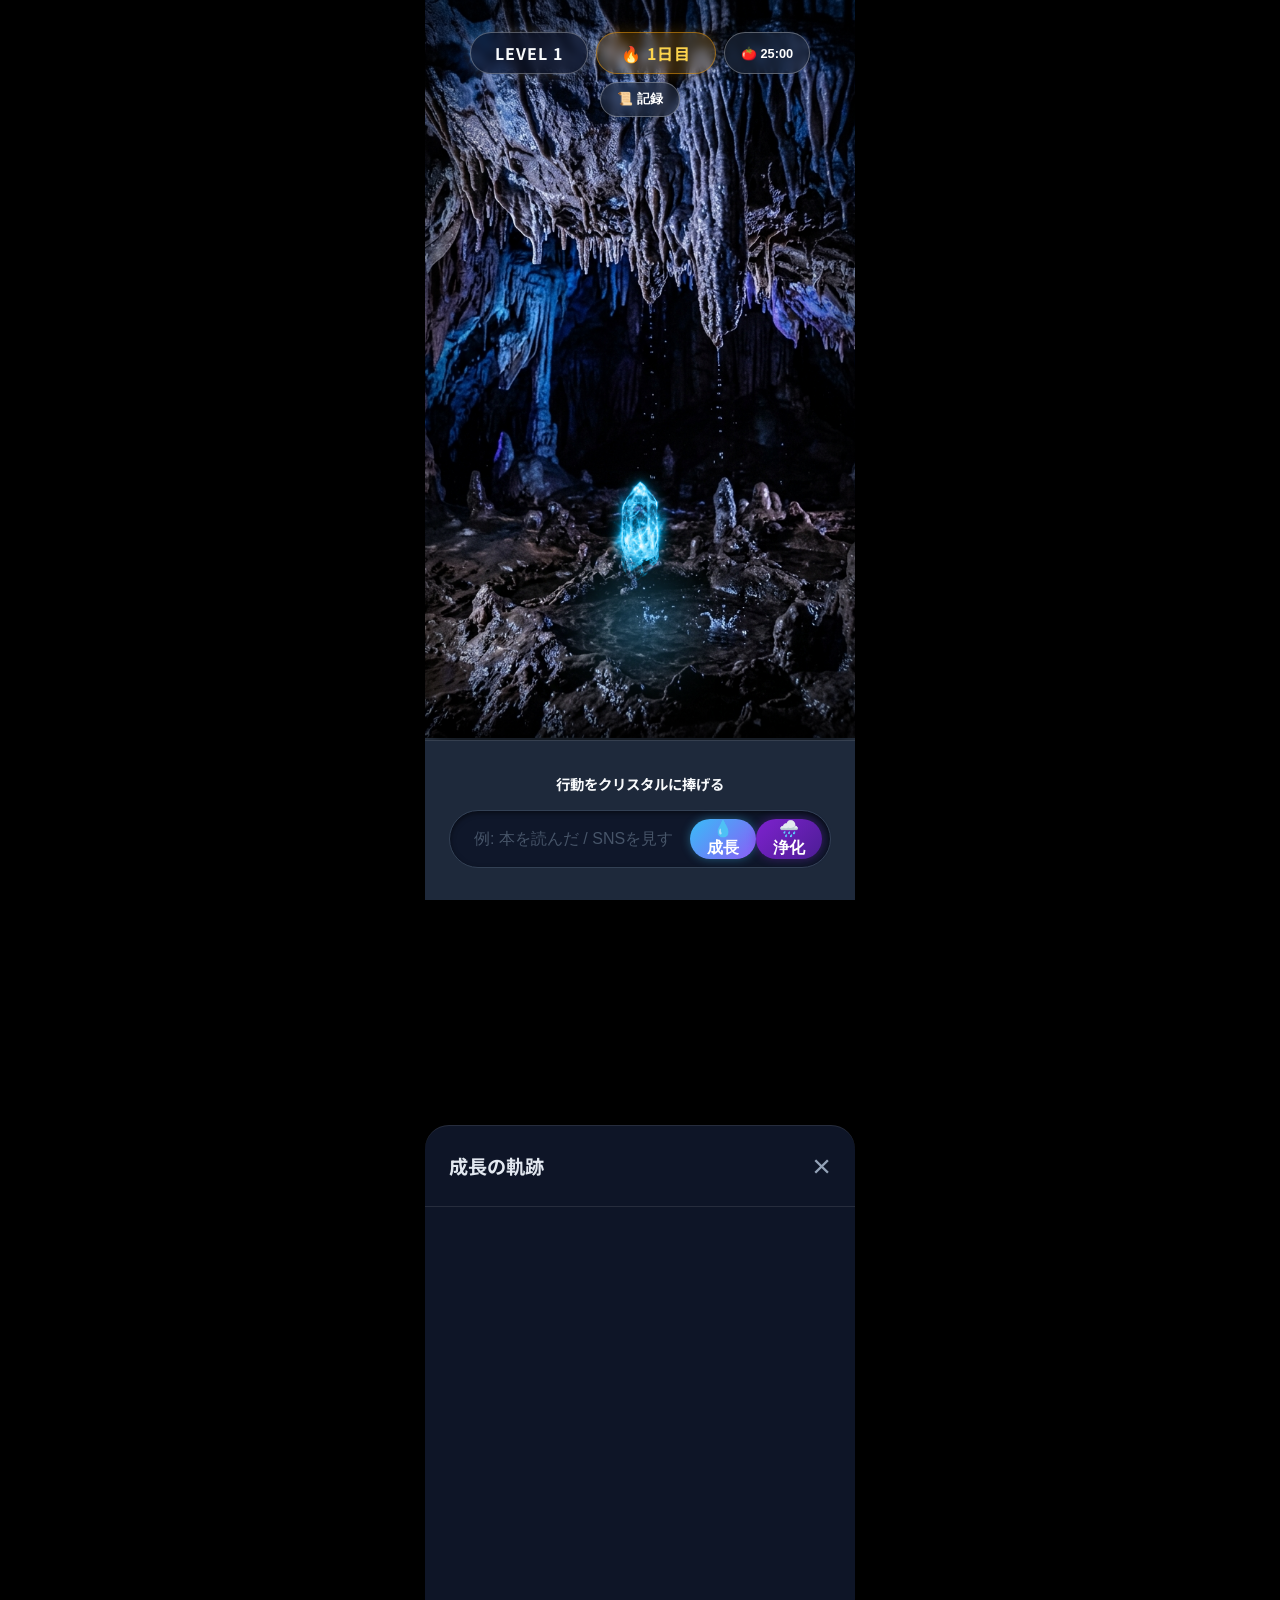
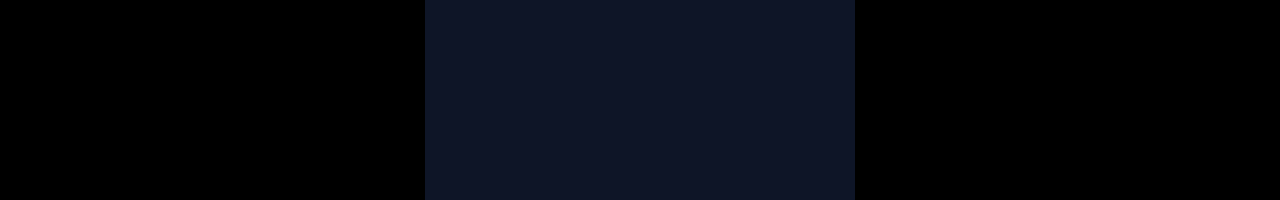
==== index.html @ 81f80cc1 "Differentiate effort vs guilt drops with explicit UI buttons" ====
<!DOCTYPE html>
<html lang="ja">
<head>
    <meta charset="UTF-8">
    <meta name="viewport" content="width=device-width, initial-scale=1.0, maximum-scale=1.0, user-scalable=no">
    <title>CrystalLog - 成長の結晶</title>
    <link rel="stylesheet" href="style.css">
    <link href="https://fonts.googleapis.com/css2?family=Noto+Sans+JP:wght@300;400;500;700&display=swap" rel="stylesheet">
</head>
<body>
    <div class="mobile-app">
        
        <!-- 上部：鍾乳洞と結晶のステージ -->
        <div class="cave-stage" id="stage">
            
            <div class="top-info">
                <div class="level-badge">LEVEL <span id="levelValue">1</span></div>
                <div class="streak-badge">🔥 <span id="streakValue">1</span>日目</div>
                <button class="pomodoro-btn" id="pomodoroBtn">🍅 25:00</button>
                <button class="log-btn" id="openLogBtn">📜 記録</button>
            </div>

            <!-- 天井の雫の発生源 (背景画像に鍾乳石が含まれるため非表示) -->
            <div class="stalactite-area">
                <div class="drop-origin" id="dropOrigin"></div>
            </div>

            <!-- 成長する結晶 (AI生成画像を使用) -->
            <div class="crystal-area">
                <div class="ai-message" id="aiMessage"></div>
                <div class="crystal-glow" id="crystalGlow"></div>
                <div class="crystal-wrapper" id="mainCrystal">
                    <img src="crystal.png" alt="Crystal" class="crystal-img">
                    <div class="color-overlay"></div>
                </div>
            </div>
            
            <!-- 波紋用コンテナ -->
            <div class="ripple-container" id="rippleContainer"></div>
        </div>

        <!-- 下部：成長入力パネル -->
        <div class="bottom-panel">
            <div class="action-area">
                <p class="action-title">行動をクリスタルに捧げる</p>
                <div class="input-group">
                    <input type="text" id="growthInput" placeholder="例: 本を読んだ / SNSを見すぎた" autocomplete="off">
                    <button class="translate-btn effort-btn" id="dropBtnEffort">💧 成長</button>
                    <button class="translate-btn guilt-btn" id="dropBtnGuilt">🌧️ 浄化</button>
                </div>
            </div>
        </div>

        <!-- ログモーダル -->
        <div class="log-modal" id="logModal">
            <div class="log-modal-header">
                <h3>成長の軌跡</h3>
                <button class="close-btn" id="closeLogBtn">×</button>
            </div>
            <div class="log-list-container" id="logListContainer">
                <!-- ログアイテムがここに追加される -->
            </div>
        </div>
    </div>

    <script src="script.js"></script>
</body>
</html>
---- style.css ----
:root {
    --bg-dark: #020617;
    --primary: #38bdf8;
    --primary-glow: rgba(56, 189, 248, 0.6);
    --panel-bg: #1e293b;
    --text-main: #f8fafc;
    --text-sub: #94a3b8;
    --crystal-gradient: #38bdf8; /* 動的に追加される色 */
    --glow-color: rgba(56, 189, 248, 0.6);
}

* {
    margin: 0;
    padding: 0;
    box-sizing: border-box;
}

body {
    background-color: #000;
    color: var(--text-main);
    font-family: 'Noto Sans JP', sans-serif;
    display: flex;
    justify-content: center;
    align-items: center;
    height: 100vh;
    overflow: hidden;
}

/* スマホアプリ風コンテナ */
.mobile-app {
    width: 100%;
    max-width: 430px;
    height: 100%;
    max-height: 932px;
    background: var(--bg-dark);
    position: relative;
    display: flex;
    flex-direction: column;
    box-shadow: 0 0 50px rgba(0,0,0,0.5);
}

/* --- 鍾乳洞ステージ (背景画像) --- */
.cave-stage {
    flex: 1;
    position: relative;
    /* AI生成した高画質な鍾乳洞画像を使用 */
    background-image: url('cave_bg.png');
    background-size: cover;
    background-position: center bottom;
    overflow: hidden;
    display: flex;
    flex-direction: column;
    align-items: center;
    border-bottom: 2px solid #334155;
    /* 少し暗くして文字や結晶を目立たせる */
    box-shadow: inset 0 0 100px rgba(0,0,0,0.8);
}

.top-info {
    position: absolute;
    top: 2rem;
    z-index: 20;
    display: flex;
    flex-wrap: wrap;
    justify-content: center;
    gap: 0.5rem;
    width: 100%;
    padding: 0 1rem;
}

.level-badge {
    background: rgba(15, 23, 42, 0.6);
    border: 1px solid rgba(255, 255, 255, 0.3);
    padding: 0.5rem 1.5rem;
    border-radius: 999px;
    font-weight: bold;
    letter-spacing: 1px;
    box-shadow: 0 0 15px rgba(255, 255, 255, 0.2);
    backdrop-filter: blur(4px);
}

.streak-badge {
    background: rgba(245, 158, 11, 0.2);
    border: 1px solid rgba(245, 158, 11, 0.5);
    color: #fcd34d;
    padding: 0.5rem 1.5rem;
    border-radius: 999px;
    font-weight: bold;
    letter-spacing: 1px;
    box-shadow: 0 0 15px rgba(245, 158, 11, 0.2);
    backdrop-filter: blur(4px);
}

/* 天井の雫発生源 */
.stalactite-area {
    position: absolute;
    top: 0;
    left: 50%;
    transform: translateX(-50%);
    z-index: 10;
    height: 100px; /* 鍾乳石画像の長さに合わせる */
}

.drop-origin {
    position: absolute;
    bottom: 0;
    left: 50%;
    transform: translateX(-50%);
}

/* 改良版・雫のアニメーション */
.drop {
    position: absolute;
    width: 8px;
    height: 8px;
    background: #fff;
    border-radius: 50%;
    box-shadow: 0 0 15px #fff, 0 0 30px var(--primary);
    left: 50%;
    transform: translateX(-50%);
    z-index: 15;
}

/* 罪悪感用の雫 */
.drop.guilt {
    box-shadow: 0 0 15px #fff, 0 0 30px #a855f7;
}

/* 雫の軌跡（光の尾） */
.drop::after {
    content: '';
    position: absolute;
    top: -40px;
    left: 50%;
    transform: translateX(-50%);
    width: 2px;
    height: 40px;
    background: linear-gradient(to top, rgba(255,255,255,0.8), transparent);
    border-radius: 2px;
}

.drop.guilt::after {
    background: linear-gradient(to top, rgba(168, 85, 247, 0.8), transparent);
}

/* アニメーションを画面の高さに合わせて調整 */
@keyframes fall {
    0% { top: 0; opacity: 0; transform: translateX(-50%) scale(0.5); }
    10% { opacity: 1; transform: translateX(-50%) scale(1); }
    80% { opacity: 1; }
    100% { top: calc(100vh - 400px); opacity: 0; transform: translateX(-50%) scale(0.5); } /* 落ちる先を結晶の中心あたりに調整 */
}

/* 結晶 (AI生成画像) */
.crystal-area {
    position: absolute;
    bottom: 2rem; 
    display: flex;
    justify-content: center;
    align-items: center;
    width: 100%;
    height: 350px;
}

.crystal-wrapper {
    position: relative;
    width: var(--crystal-width, 120px);
    height: auto;
    mix-blend-mode: screen;
    transition: width 1.5s cubic-bezier(0.175, 0.885, 0.32, 1.275);
    z-index: 2;
    display: flex;
    justify-content: center;
    align-items: center;
}

.crystal-img {
    width: 100%;
    height: auto;
    display: block;
}

.color-overlay {
    position: absolute;
    top: 0; left: 0; right: 0; bottom: 0;
    mix-blend-mode: color; /* 下の画像（クリスタル）の色相を上書きする */
    background: var(--crystal-gradient);
    opacity: 0.8;
}

.crystal-wrapper.absorb {
    animation: wrapperPulse 0.8s ease-out;
}

@keyframes wrapperPulse {
    0% { transform: scale(1); filter: brightness(1); }
    50% { transform: scale(1.1) translateY(-10px); filter: brightness(1.5); }
    100% { transform: scale(1); filter: brightness(1); }
}

.crystal-glow {
    position: absolute;
    bottom: 10px;
    width: 150px;
    height: 150px;
    background: radial-gradient(circle, var(--glow-color) 0%, transparent 70%);
    filter: blur(20px);
    opacity: 0.4;
    transition: all 1.5s ease-in-out;
    z-index: 1;
}

.crystal-glow.absorb {
    animation: glowPulse 0.8s ease-out;
}

/* 波紋エフェクト強化 */
.ripple-container {
    position: absolute;
    bottom: 5rem;
    left: 50%;
    transform: translateX(-50%);
    width: 200px;
    height: 50px;
    z-index: 5;
    perspective: 600px;
}

.ripple {
    position: absolute;
    top: 50%;
    left: 50%;
    transform: translate(-50%, -50%) rotateX(70deg);
    border-radius: 50%;
    border: 3px solid rgba(255,255,255,0.9);
    box-shadow: 0 0 20px rgba(255,255,255,0.8), inset 0 0 20px rgba(255,255,255,0.5);
    width: 0;
    height: 0;
    opacity: 1;
    animation: rippleEffect 1.2s ease-out forwards;
}

@keyframes rippleEffect {
    to { width: 300px; height: 300px; opacity: 0; border-width: 0px; }
}

/* --- 下部パネル --- */
.bottom-panel {
    background: var(--panel-bg);
    padding: 2rem 1.5rem;
    box-shadow: 0 -10px 30px rgba(0,0,0,0.8);
    z-index: 30;
    border-top: 1px solid rgba(255,255,255,0.1);
}

/* アクションエリア */
.action-title {
    font-size: 0.9rem;
    color: var(--text-main);
    margin-bottom: 1rem;
    text-align: center;
    font-weight: bold;
}

.input-group {
    display: flex;
    background: #0f172a;
    border: 1px solid #334155;
    border-radius: 999px;
    padding: 0.5rem;
    box-shadow: inset 0 2px 5px rgba(0,0,0,0.5);
}

.input-group input {
    flex: 1;
    background: transparent;
    border: none;
    color: white;
    padding: 0.5rem 1rem;
    font-size: 1rem;
    outline: none;
}

.input-group input::placeholder {
    color: #475569;
}

.translate-btn {
    background: linear-gradient(135deg, var(--primary), #8b5cf6);
    color: white;
    border: none;
    padding: 0 1rem;
    height: 40px;
    border-radius: 999px;
    font-size: 1rem;
    font-weight: bold;
    cursor: pointer;
    display: flex;
    justify-content: center;
    align-items: center;
    transition: all 0.2s;
    box-shadow: 0 0 10px rgba(56, 189, 248, 0.4);
}

.translate-btn:active {
    transform: scale(0.9);
}

.guilt-btn {
    background: linear-gradient(135deg, #7e22ce, #4c1d95);
    box-shadow: 0 0 10px rgba(126, 34, 206, 0.4);
}

/* --- タイマー＆ログボタン --- */
.pomodoro-btn,
.log-btn {
    background: rgba(30, 41, 59, 0.6);
    border: 1px solid rgba(255, 255, 255, 0.3);
    color: white;
    padding: 0.5rem 1rem;
    border-radius: 999px;
    font-weight: bold;
    cursor: pointer;
    backdrop-filter: blur(4px);
    transition: all 0.2s;
    font-size: 0.8rem;
}

.pomodoro-btn:active,
.log-btn:active { 
    transform: scale(0.95); 
}

.pomodoro-btn.active {
    background: rgba(220, 38, 38, 0.5);
    border-color: #ef4444;
}

/* --- AIメッセージ --- */
.ai-message {
    position: absolute;
    bottom: 270px; /* 結晶の上部付近 */
    color: white;
    font-size: 0.85rem;
    background: rgba(255, 255, 255, 0.1);
    backdrop-filter: blur(10px);
    padding: 1rem 1.5rem;
    border-radius: 16px;
    border-left: 4px solid var(--primary);
    box-shadow: 0 4px 20px rgba(0,0,0,0.5);
    opacity: 0;
    transform: translateY(20px);
    transition: all 0.5s ease-out;
    pointer-events: none;
    z-index: 25;
    white-space: pre-wrap;
    text-align: center;
    max-width: 80%;
}

.ai-message.show {
    opacity: 1;
    transform: translateY(0);
}

/* --- ログボタン --- */
.log-btn {
    background: rgba(30, 41, 59, 0.6);
    border: 1px solid rgba(255, 255, 255, 0.3);
    color: white;
    padding: 0.5rem 1rem;
    border-radius: 999px;
    font-weight: bold;
    cursor: pointer;
    backdrop-filter: blur(4px);
    transition: all 0.2s;
    font-size: 0.8rem;
}
.log-btn:active { transform: scale(0.95); }

/* --- ログモーダル --- */
.log-modal {
    position: absolute;
    bottom: -100%;
    left: 0;
    width: 100%;
    height: 75%;
    background: rgba(15, 23, 42, 0.95);
    backdrop-filter: blur(15px);
    border-top-left-radius: 24px;
    border-top-right-radius: 24px;
    z-index: 50;
    transition: bottom 0.4s cubic-bezier(0.175, 0.885, 0.32, 1.275);
    display: flex;
    flex-direction: column;
    box-shadow: 0 -10px 40px rgba(0,0,0,0.8);
    border-top: 1px solid rgba(255,255,255,0.1);
}

.log-modal.show {
    bottom: 0;
}

.log-modal-header {
    display: flex;
    justify-content: space-between;
    align-items: center;
    padding: 1.5rem;
    border-bottom: 1px solid rgba(255,255,255,0.1);
}

.log-modal-header h3 {
    font-size: 1.2rem;
    color: #e2e8f0;
}

.close-btn {
    background: none;
    border: none;
    color: #94a3b8;
    font-size: 2rem;
    cursor: pointer;
    line-height: 1;
}

.log-list-container {
    flex: 1;
    overflow-y: auto;
    padding: 1.5rem;
    display: flex;
    flex-direction: column;
    gap: 1rem;
}

.log-item {
    background: rgba(30, 41, 59, 0.5);
    padding: 1rem;
    border-radius: 12px;
    border-left: 4px solid var(--primary);
}

.log-date {
    font-size: 0.75rem;
    color: #94a3b8;
    margin-bottom: 0.25rem;
}

.log-text {
    font-size: 0.95rem;
    color: #f8fafc;
}
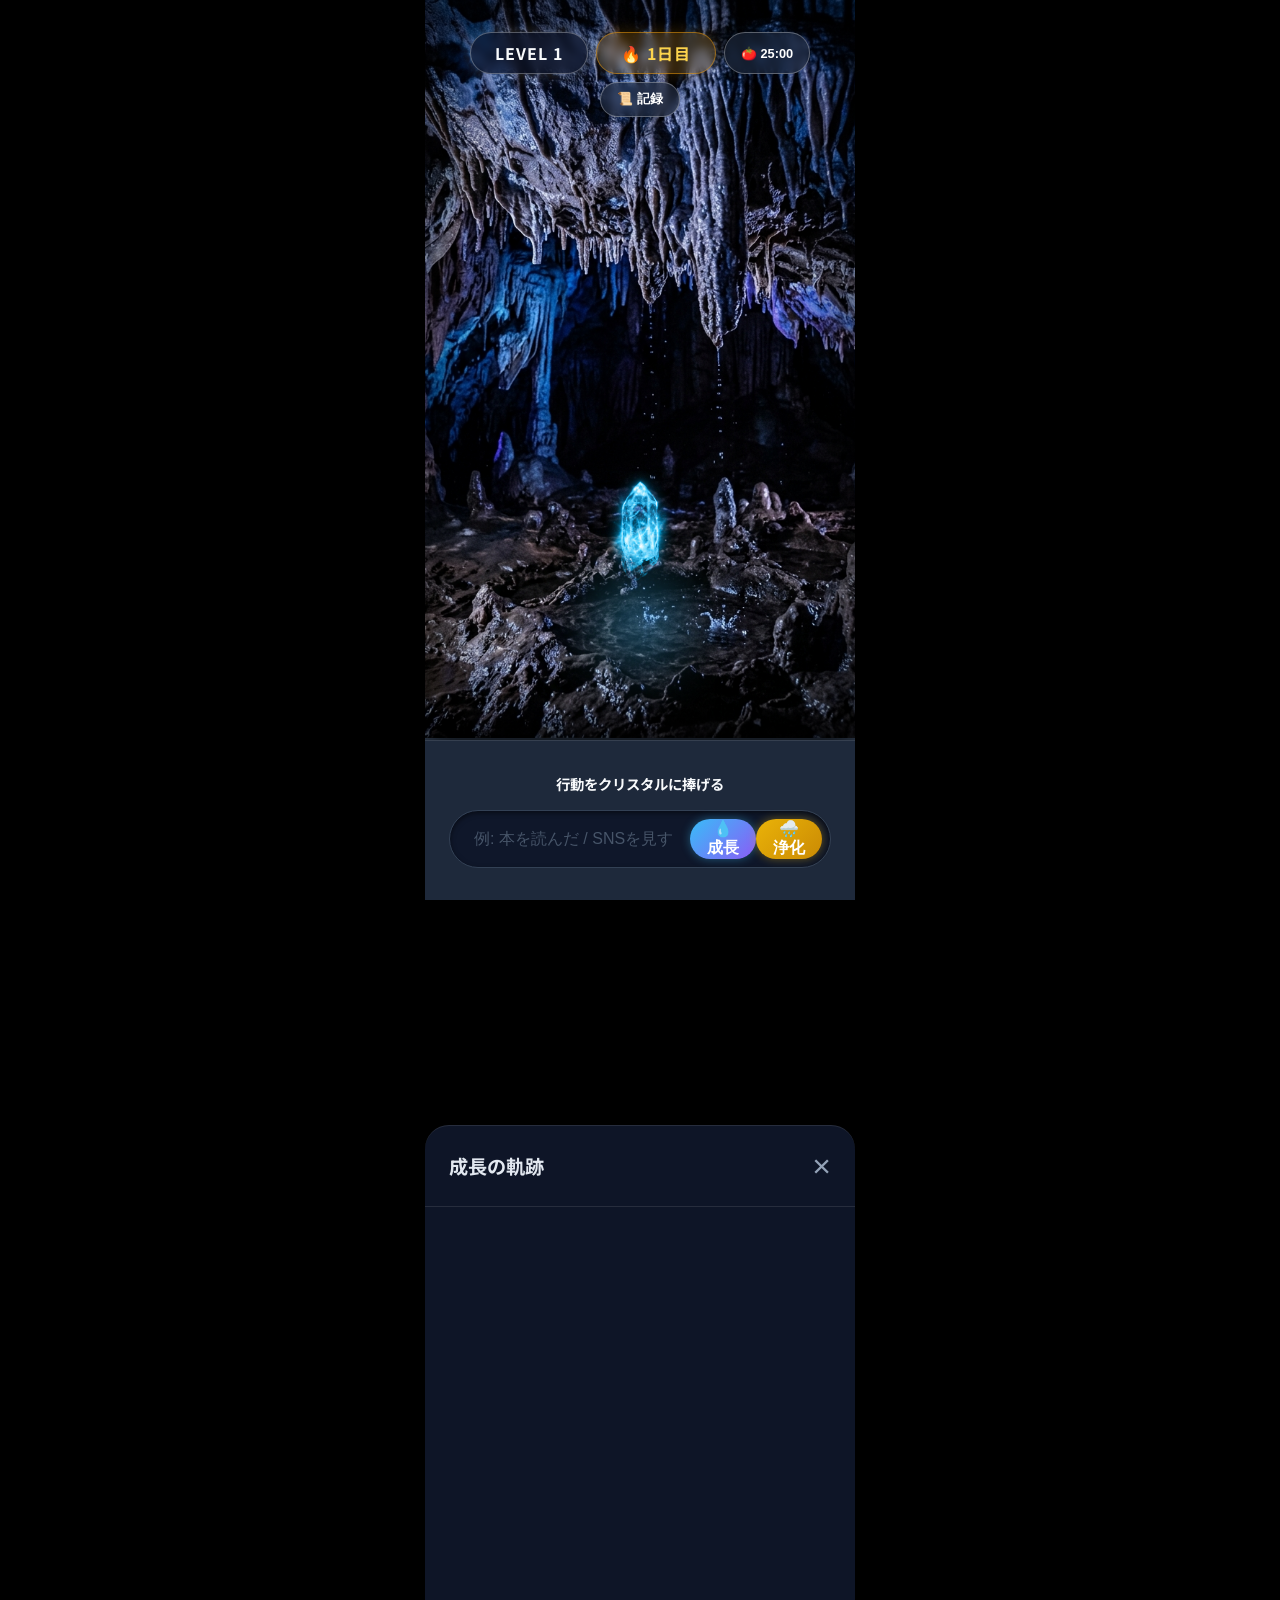
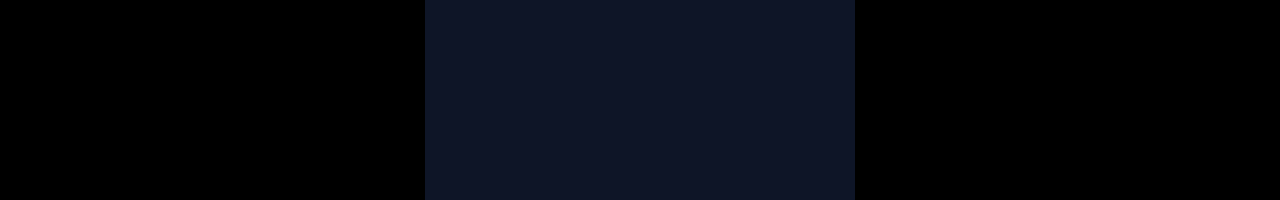
==== commit 7806d583: "Implement Translator UI and Sand Strata for guilt purification" ====
--- a/index.html
+++ b/index.html
@@ -25,8 +25,17 @@
                 <div class="drop-origin" id="dropOrigin"></div>
             </div>
 
+            <!-- 翻訳機UI (デフォルト非表示) -->
+            <div class="translator-ui" id="translatorUI">
+                <div class="translator-icon">🔄</div>
+                <div class="translator-text">罪悪感をポジティブに翻訳中...</div>
+            </div>
+
             <!-- 成長する結晶 (AI生成画像を使用) -->
             <div class="crystal-area">
+                <!-- 地層 (砂) コンテナ -->
+                <div class="sand-strata" id="sandStrata"></div>
+
                 <div class="ai-message" id="aiMessage"></div>
                 <div class="crystal-glow" id="crystalGlow"></div>
                 <div class="crystal-wrapper" id="mainCrystal">
--- a/style.css
+++ b/style.css
@@ -111,36 +111,53 @@
 /* 改良版・雫のアニメーション */
 .drop {
     position: absolute;
-    width: 8px;
-    height: 8px;
-    background: #fff;
+    width: 12px;
+    height: 12px;
+    background: #bae6fd; /* 明るい水色 */
     border-radius: 50%;
-    box-shadow: 0 0 15px #fff, 0 0 30px var(--primary);
+    box-shadow: 0 0 15px #bae6fd, 0 0 40px var(--primary);
     left: 50%;
     transform: translateX(-50%);
     z-index: 15;
+    animation: fall 1s ease-in forwards;
 }
 
 /* 罪悪感用の雫 */
 .drop.guilt {
-    box-shadow: 0 0 15px #fff, 0 0 30px #a855f7;
+    background: #fef08a; /* 明るい黄色 */
+    box-shadow: 0 0 15px #fef08a, 0 0 40px #eab308;
 }
 
 /* 雫の軌跡（光の尾） */
 .drop::after {
     content: '';
     position: absolute;
-    top: -40px;
+    top: -50px;
     left: 50%;
     transform: translateX(-50%);
-    width: 2px;
-    height: 40px;
-    background: linear-gradient(to top, rgba(255,255,255,0.8), transparent);
+    width: 4px;
+    height: 50px;
+    background: linear-gradient(to top, var(--primary), transparent);
     border-radius: 2px;
 }
 
 .drop.guilt::after {
-    background: linear-gradient(to top, rgba(168, 85, 247, 0.8), transparent);
+    background: linear-gradient(to top, #eab308, transparent);
+}
+
+/* 砂のパーティクル */
+.sand-particle {
+    position: absolute;
+    width: 6px;
+    height: 6px;
+    border-radius: 50%;
+    z-index: 12;
+    animation: sandFall 1.5s ease-in forwards;
+    box-shadow: 0 0 10px currentColor;
+}
+@keyframes sandFall {
+    0% { transform: translateY(0) scale(1); opacity: 1; }
+    100% { transform: translateY(200px) scale(0); opacity: 0; }
 }
 
 /* アニメーションを画面の高さに合わせて調整 */
@@ -160,6 +177,32 @@
     align-items: center;
     width: 100%;
     height: 350px;
+}
+
+/* 砂の地層 (Strata) */
+.sand-strata {
+    position: absolute;
+    bottom: -2rem; /* カバーするために少し下へ */
+    left: 0;
+    width: 100%;
+    max-height: 400px;
+    display: flex;
+    flex-direction: column;
+    justify-content: flex-end;
+    z-index: 1; /* 結晶の後ろ */
+    pointer-events: none;
+}
+
+.sand-layer {
+    width: 120%;
+    margin-left: -10%;
+    height: 12px;
+    flex-shrink: 0;
+    box-shadow: inset 0 2px 5px rgba(255,255,255,0.3), inset 0 -2px 5px rgba(0,0,0,0.2);
+    border-top: 1px solid rgba(255,255,255,0.4);
+    opacity: 0.9;
+    border-radius: 50% 50% 0 0 / 100% 100% 0 0; /* マイルドな丘状 */
+    margin-bottom: -6px; /* 少しずつ重なる */
 }
 
 .crystal-wrapper {
@@ -307,8 +350,8 @@
 }
 
 .guilt-btn {
-    background: linear-gradient(135deg, #7e22ce, #4c1d95);
-    box-shadow: 0 0 10px rgba(126, 34, 206, 0.4);
+    background: linear-gradient(135deg, #eab308, #ca8a04);
+    box-shadow: 0 0 10px rgba(234, 179, 8, 0.4);
 }
 
 /* --- タイマー＆ログボタン --- */
@@ -334,6 +377,45 @@
 .pomodoro-btn.active {
     background: rgba(220, 38, 38, 0.5);
     border-color: #ef4444;
+}
+
+/* --- 翻訳機 UI --- */
+.translator-ui {
+    position: absolute;
+    top: 35%;
+    left: 50%;
+    transform: translate(-50%, -50%) scale(0.9);
+    background: rgba(15, 23, 42, 0.85);
+    backdrop-filter: blur(12px);
+    padding: 2rem;
+    border-radius: 20px;
+    border: 2px solid #eab308;
+    color: #fef08a;
+    display: flex;
+    flex-direction: column;
+    align-items: center;
+    gap: 1rem;
+    z-index: 100;
+    opacity: 0;
+    pointer-events: none;
+    transition: all 0.5s cubic-bezier(0.175, 0.885, 0.32, 1.275);
+    box-shadow: 0 10px 40px rgba(234, 179, 8, 0.2);
+    width: 80%;
+    text-align: center;
+}
+
+.translator-ui.show {
+    opacity: 1;
+    transform: translate(-50%, -50%) scale(1);
+}
+
+.translator-icon {
+    font-size: 3rem;
+    animation: spin 1.5s linear infinite;
+}
+
+@keyframes spin {
+    100% { transform: rotate(360deg); }
 }
 
 /* --- AIメッセージ --- */
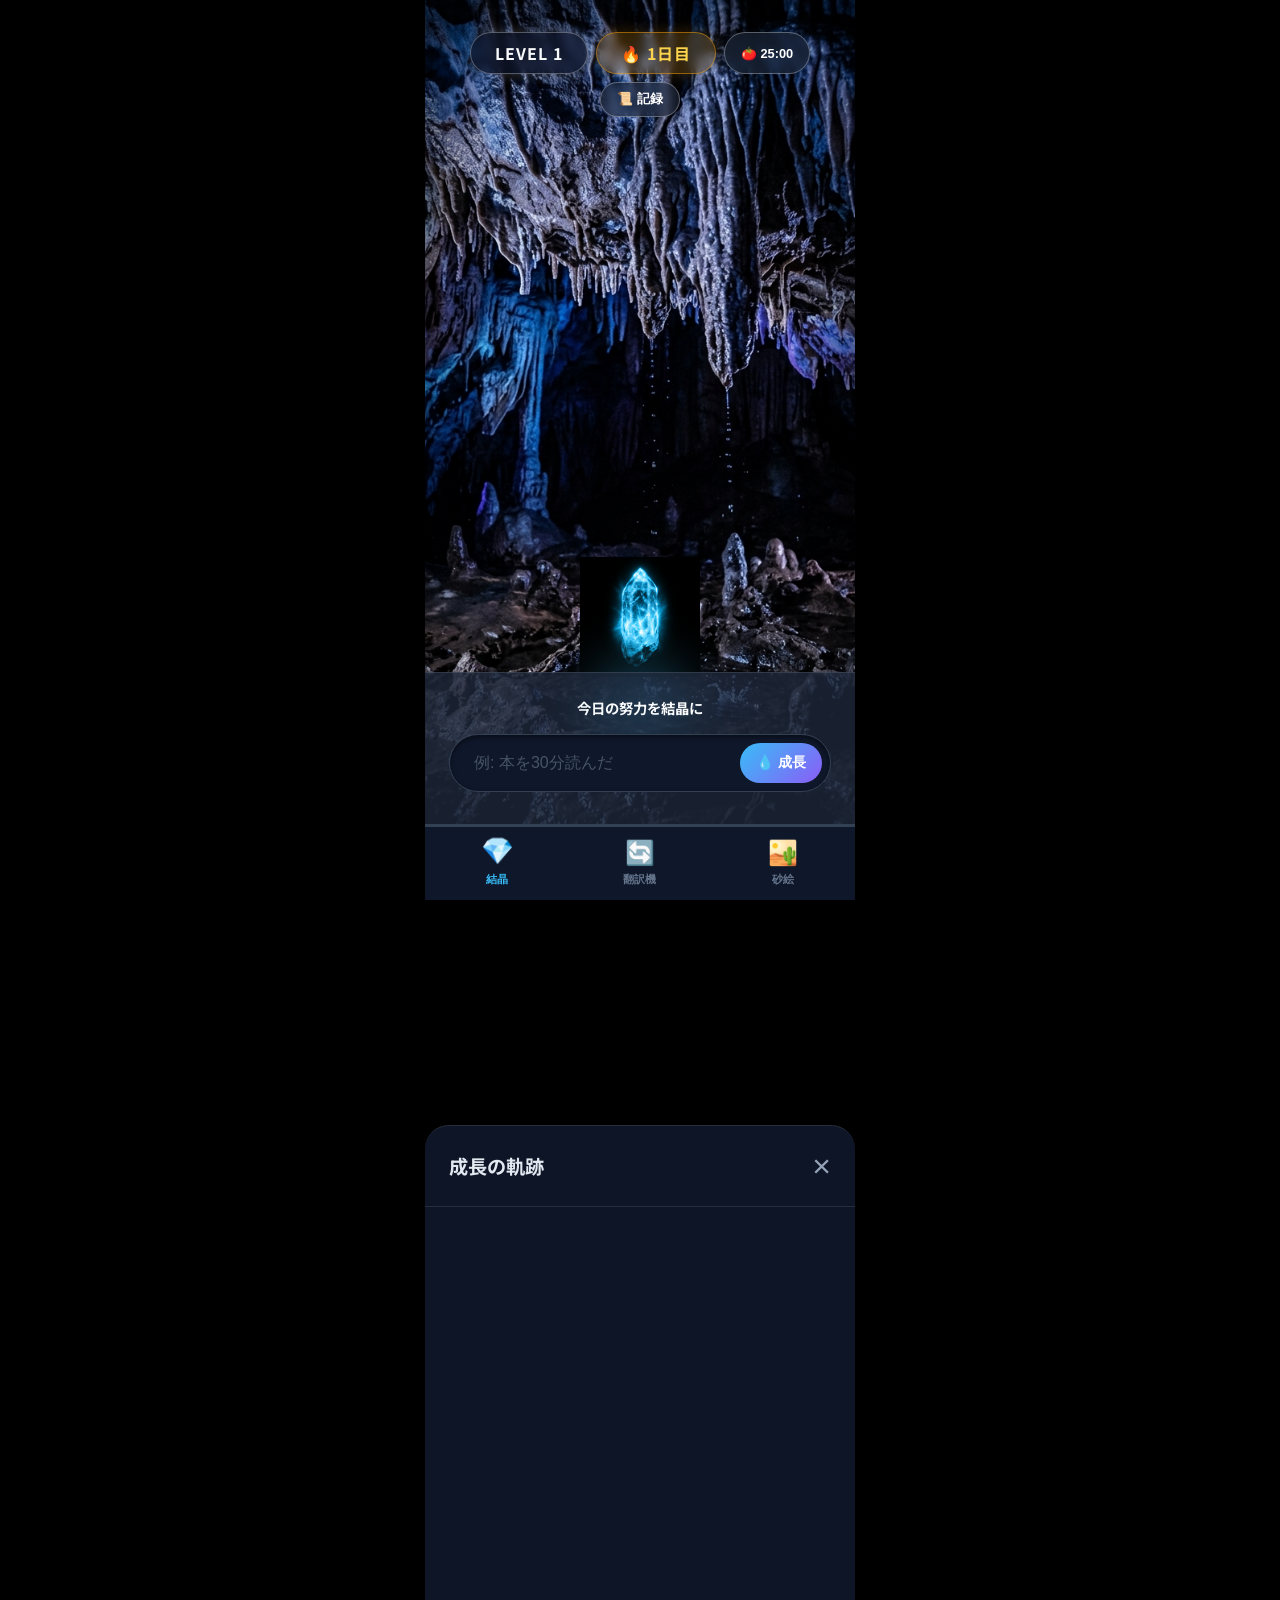
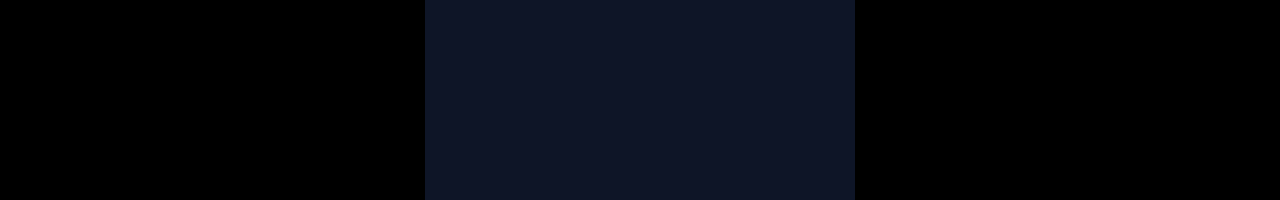
==== commit 4582e8e7: "Add Tab Navigation, Sand Art strata across all tabs, and update logic" ====
--- a/index.html
+++ b/index.html
@@ -3,75 +3,102 @@
 <head>
     <meta charset="UTF-8">
     <meta name="viewport" content="width=device-width, initial-scale=1.0, maximum-scale=1.0, user-scalable=no">
-    <title>CrystalLog - 成長の結晶</title>
+    <title>CrystalLog - 行動の結晶化</title>
     <link rel="stylesheet" href="style.css">
-    <link href="https://fonts.googleapis.com/css2?family=Noto+Sans+JP:wght@300;400;500;700&display=swap" rel="stylesheet">
+    <link href="https://fonts.googleapis.com/css2?family=Noto+Sans+JP:wght@400;700&display=swap" rel="stylesheet">
 </head>
 <body>
     <div class="mobile-app">
-        
-        <!-- 上部：鍾乳洞と結晶のステージ -->
-        <div class="cave-stage" id="stage">
-            
-            <div class="top-info">
-                <div class="level-badge">LEVEL <span id="levelValue">1</span></div>
-                <div class="streak-badge">🔥 <span id="streakValue">1</span>日目</div>
-                <button class="pomodoro-btn" id="pomodoroBtn">🍅 25:00</button>
-                <button class="log-btn" id="openLogBtn">📜 記録</button>
+        <!-- 上部：ステータス情報 -->
+        <div class="top-info">
+            <div class="level-badge">LEVEL <span id="levelValue">1</span></div>
+            <div class="streak-badge">🔥 <span id="streakValue">1</span>日目</div>
+            <button class="pomodoro-btn" id="pomodoroBtn">🍅 25:00</button>
+            <button class="log-btn" id="openLogBtn">📜 記録</button>
+        </div>
+
+        <!-- 鍾乳洞ステージ (背景) -->
+        <div class="cave-stage">
+            <div class="drop-origin" id="dropOrigin"></div>
+
+            <!-- 地層 (砂) コンテナ: 常に背面に配置 -->
+            <div class="sand-strata" id="sandStrata"></div>
+
+            <!-- ▼ 画面1: 結晶 (デフォルト) ▼ -->
+            <div class="view-section active" id="viewCrystal">
+                <div class="crystal-area">
+                    <div class="ai-message" id="aiMessageCrystal"></div>
+                    <div class="crystal-glow" id="crystalGlow"></div>
+                    <div class="crystal-wrapper" id="mainCrystal">
+                        <img src="crystal.png" alt="Crystal" class="crystal-img">
+                        <div class="color-overlay"></div>
+                    </div>
+                </div>
+                <div class="action-panel">
+                    <p class="action-title">今日の努力を結晶に</p>
+                    <div class="input-group">
+                        <input type="text" id="inputEffort" placeholder="例: 本を30分読んだ" autocomplete="off">
+                        <button class="action-btn effort-btn" id="btnEffort">💧 成長</button>
+                    </div>
+                </div>
             </div>
 
-            <!-- 天井の雫の発生源 (背景画像に鍾乳石が含まれるため非表示) -->
-            <div class="stalactite-area">
-                <div class="drop-origin" id="dropOrigin"></div>
+            <!-- ▼ 画面2: 翻訳機 ▼ -->
+            <div class="view-section" id="viewTranslator">
+                <div class="translator-area">
+                    <div class="ai-message" id="aiMessageTranslator"></div>
+                    <div class="translator-machine" id="translatorMachine">
+                        <div class="translator-icon">🔄</div>
+                        <div class="translator-text">罪悪感をポジティブに翻訳します</div>
+                    </div>
+                </div>
+                <div class="action-panel">
+                    <p class="action-title">罪悪感を浄化する</p>
+                    <div class="input-group">
+                        <input type="text" id="inputGuilt" placeholder="例: ついスマホを見すぎた" autocomplete="off">
+                        <button class="action-btn guilt-btn" id="btnGuilt">🌧️ 翻訳</button>
+                    </div>
+                </div>
             </div>
 
-            <!-- 翻訳機UI (デフォルト非表示) -->
-            <div class="translator-ui" id="translatorUI">
-                <div class="translator-icon">🔄</div>
-                <div class="translator-text">罪悪感をポジティブに翻訳中...</div>
-            </div>
-
-            <!-- 成長する結晶 (AI生成画像を使用) -->
-            <div class="crystal-area">
-                <!-- 地層 (砂) コンテナ -->
-                <div class="sand-strata" id="sandStrata"></div>
-
-                <div class="ai-message" id="aiMessage"></div>
-                <div class="crystal-glow" id="crystalGlow"></div>
-                <div class="crystal-wrapper" id="mainCrystal">
-                    <img src="crystal.png" alt="Crystal" class="crystal-img">
-                    <div class="color-overlay"></div>
+            <!-- ▼ 画面3: 砂絵 (地層) ▼ -->
+            <div class="view-section" id="viewStrata">
+                <div class="strata-info">
+                    <h2>人生の地層</h2>
+                    <p>これまでの努力と浄化された罪悪感の記録</p>
                 </div>
             </div>
             
-            <!-- 波紋用コンテナ -->
             <div class="ripple-container" id="rippleContainer"></div>
         </div>
 
-        <!-- 下部：成長入力パネル -->
-        <div class="bottom-panel">
-            <div class="action-area">
-                <p class="action-title">行動をクリスタルに捧げる</p>
-                <div class="input-group">
-                    <input type="text" id="growthInput" placeholder="例: 本を読んだ / SNSを見すぎた" autocomplete="off">
-                    <button class="translate-btn effort-btn" id="dropBtnEffort">💧 成長</button>
-                    <button class="translate-btn guilt-btn" id="dropBtnGuilt">🌧️ 浄化</button>
-                </div>
-            </div>
+        <!-- ボトムナビゲーション -->
+        <div class="bottom-nav">
+            <button class="nav-btn active" data-target="viewCrystal">
+                <span class="nav-icon">💎</span>
+                <span class="nav-text">結晶</span>
+            </button>
+            <button class="nav-btn" data-target="viewTranslator">
+                <span class="nav-icon">🔄</span>
+                <span class="nav-text">翻訳機</span>
+            </button>
+            <button class="nav-btn" data-target="viewStrata">
+                <span class="nav-icon">🏜️</span>
+                <span class="nav-text">砂絵</span>
+            </button>
         </div>
 
-        <!-- ログモーダル -->
+        <!-- ログ一覧モーダル -->
         <div class="log-modal" id="logModal">
             <div class="log-modal-header">
                 <h3>成長の軌跡</h3>
-                <button class="close-btn" id="closeLogBtn">×</button>
+                <button class="close-btn" id="closeLogBtn">&times;</button>
             </div>
             <div class="log-list-container" id="logListContainer">
-                <!-- ログアイテムがここに追加される -->
+                <!-- ログがここに追加される -->
             </div>
         </div>
     </div>
-
     <script src="script.js"></script>
 </body>
 </html>
--- a/style.css
+++ b/style.css
@@ -287,16 +287,7 @@
     to { width: 300px; height: 300px; opacity: 0; border-width: 0px; }
 }
 
-/* --- 下部パネル --- */
-.bottom-panel {
-    background: var(--panel-bg);
-    padding: 2rem 1.5rem;
-    box-shadow: 0 -10px 30px rgba(0,0,0,0.8);
-    z-index: 30;
-    border-top: 1px solid rgba(255,255,255,0.1);
-}
-
-/* アクションエリア */
+/* --- アクションエリア --- */
 .action-title {
     font-size: 0.9rem;
     color: var(--text-main);
@@ -326,32 +317,6 @@
 
 .input-group input::placeholder {
     color: #475569;
-}
-
-.translate-btn {
-    background: linear-gradient(135deg, var(--primary), #8b5cf6);
-    color: white;
-    border: none;
-    padding: 0 1rem;
-    height: 40px;
-    border-radius: 999px;
-    font-size: 1rem;
-    font-weight: bold;
-    cursor: pointer;
-    display: flex;
-    justify-content: center;
-    align-items: center;
-    transition: all 0.2s;
-    box-shadow: 0 0 10px rgba(56, 189, 248, 0.4);
-}
-
-.translate-btn:active {
-    transform: scale(0.9);
-}
-
-.guilt-btn {
-    background: linear-gradient(135deg, #eab308, #ca8a04);
-    box-shadow: 0 0 10px rgba(234, 179, 8, 0.4);
 }
 
 /* --- タイマー＆ログボタン --- */
@@ -379,44 +344,7 @@
     border-color: #ef4444;
 }
 
-/* --- 翻訳機 UI --- */
-.translator-ui {
-    position: absolute;
-    top: 35%;
-    left: 50%;
-    transform: translate(-50%, -50%) scale(0.9);
-    background: rgba(15, 23, 42, 0.85);
-    backdrop-filter: blur(12px);
-    padding: 2rem;
-    border-radius: 20px;
-    border: 2px solid #eab308;
-    color: #fef08a;
-    display: flex;
-    flex-direction: column;
-    align-items: center;
-    gap: 1rem;
-    z-index: 100;
-    opacity: 0;
-    pointer-events: none;
-    transition: all 0.5s cubic-bezier(0.175, 0.885, 0.32, 1.275);
-    box-shadow: 0 10px 40px rgba(234, 179, 8, 0.2);
-    width: 80%;
-    text-align: center;
-}
-
-.translator-ui.show {
-    opacity: 1;
-    transform: translate(-50%, -50%) scale(1);
-}
-
-.translator-icon {
-    font-size: 3rem;
-    animation: spin 1.5s linear infinite;
-}
-
-@keyframes spin {
-    100% { transform: rotate(360deg); }
-}
+/* --- 旧UI削除 --- */
 
 /* --- AIメッセージ --- */
 .ai-message {
@@ -531,3 +459,147 @@
     font-size: 0.95rem;
     color: #f8fafc;
 }
+
+/* --- ボトムナビゲーション --- */
+.bottom-nav {
+    display: flex;
+    background: #0f172a;
+    border-top: 1px solid #334155;
+    padding-bottom: env(safe-area-inset-bottom); /* iOS対応 */
+    z-index: 50;
+}
+
+.nav-btn {
+    flex: 1;
+    background: transparent;
+    border: none;
+    color: #64748b;
+    padding: 0.8rem 0;
+    display: flex;
+    flex-direction: column;
+    align-items: center;
+    gap: 0.3rem;
+    cursor: pointer;
+    transition: all 0.2s;
+}
+
+.nav-btn.active {
+    color: var(--primary);
+}
+
+.nav-btn.active:nth-child(2) {
+    color: #eab308;
+}
+
+.nav-btn.active:nth-child(3) {
+    color: #f472b6;
+}
+
+.nav-icon {
+    font-size: 1.5rem;
+    transition: transform 0.2s;
+}
+
+.nav-btn.active .nav-icon {
+    transform: translateY(-2px) scale(1.1);
+}
+
+.nav-text {
+    font-size: 0.7rem;
+    font-weight: bold;
+}
+
+/* --- ビューセクション (画面切り替え) --- */
+.view-section {
+    position: absolute;
+    top: 0;
+    left: 0;
+    width: 100%;
+    height: 100%;
+    display: flex;
+    flex-direction: column;
+    justify-content: flex-end; /* 下部にアクションパネルを配置 */
+    opacity: 0;
+    pointer-events: none;
+    transition: opacity 0.3s ease;
+    z-index: 10;
+}
+
+.view-section.active {
+    opacity: 1;
+    pointer-events: auto;
+}
+
+/* --- アクションパネル --- */
+.action-panel {
+    background: rgba(30, 41, 59, 0.8);
+    backdrop-filter: blur(10px);
+    padding: 1.5rem;
+    border-top: 1px solid rgba(255,255,255,0.1);
+    z-index: 20;
+    padding-bottom: 2rem; /* ナビバーの上の余白 */
+}
+
+.action-btn {
+    background: linear-gradient(135deg, var(--primary), #8b5cf6);
+    color: white;
+    border: none;
+    padding: 0 1rem;
+    height: 40px;
+    border-radius: 999px;
+    font-size: 0.9rem;
+    font-weight: bold;
+    cursor: pointer;
+    flex-shrink: 0;
+}
+.action-btn.guilt-btn {
+    background: linear-gradient(135deg, #eab308, #ca8a04);
+    box-shadow: 0 0 10px rgba(234, 179, 8, 0.4);
+}
+.action-btn:active { transform: scale(0.95); }
+
+/* --- 個別のビュー調整 --- */
+.translator-area {
+    position: absolute;
+    top: 0;
+    left: 0;
+    width: 100%;
+    height: 100%;
+    display: flex;
+    justify-content: center;
+    align-items: center;
+    padding-bottom: 100px; /* パネル分上げる */
+}
+
+.translator-machine {
+    background: rgba(15, 23, 42, 0.85);
+    backdrop-filter: blur(12px);
+    padding: 2rem;
+    border-radius: 20px;
+    border: 2px solid #eab308;
+    color: #fef08a;
+    display: flex;
+    flex-direction: column;
+    align-items: center;
+    gap: 1rem;
+    box-shadow: 0 10px 40px rgba(234, 179, 8, 0.2);
+    width: 80%;
+    text-align: center;
+    transition: all 0.3s;
+}
+.translator-machine.translating .translator-icon {
+    animation: spin 1s linear infinite;
+}
+
+.strata-info {
+    position: absolute;
+    top: 20%;
+    width: 100%;
+    text-align: center;
+    color: white;
+    text-shadow: 0 2px 10px rgba(0,0,0,0.8);
+    opacity: 0.8;
+}
+.strata-info h2 { font-size: 1.5rem; margin-bottom: 0.5rem; color: #fdf2f8; }
+.strata-info p { font-size: 0.85rem; color: #cbd5e1; }
+
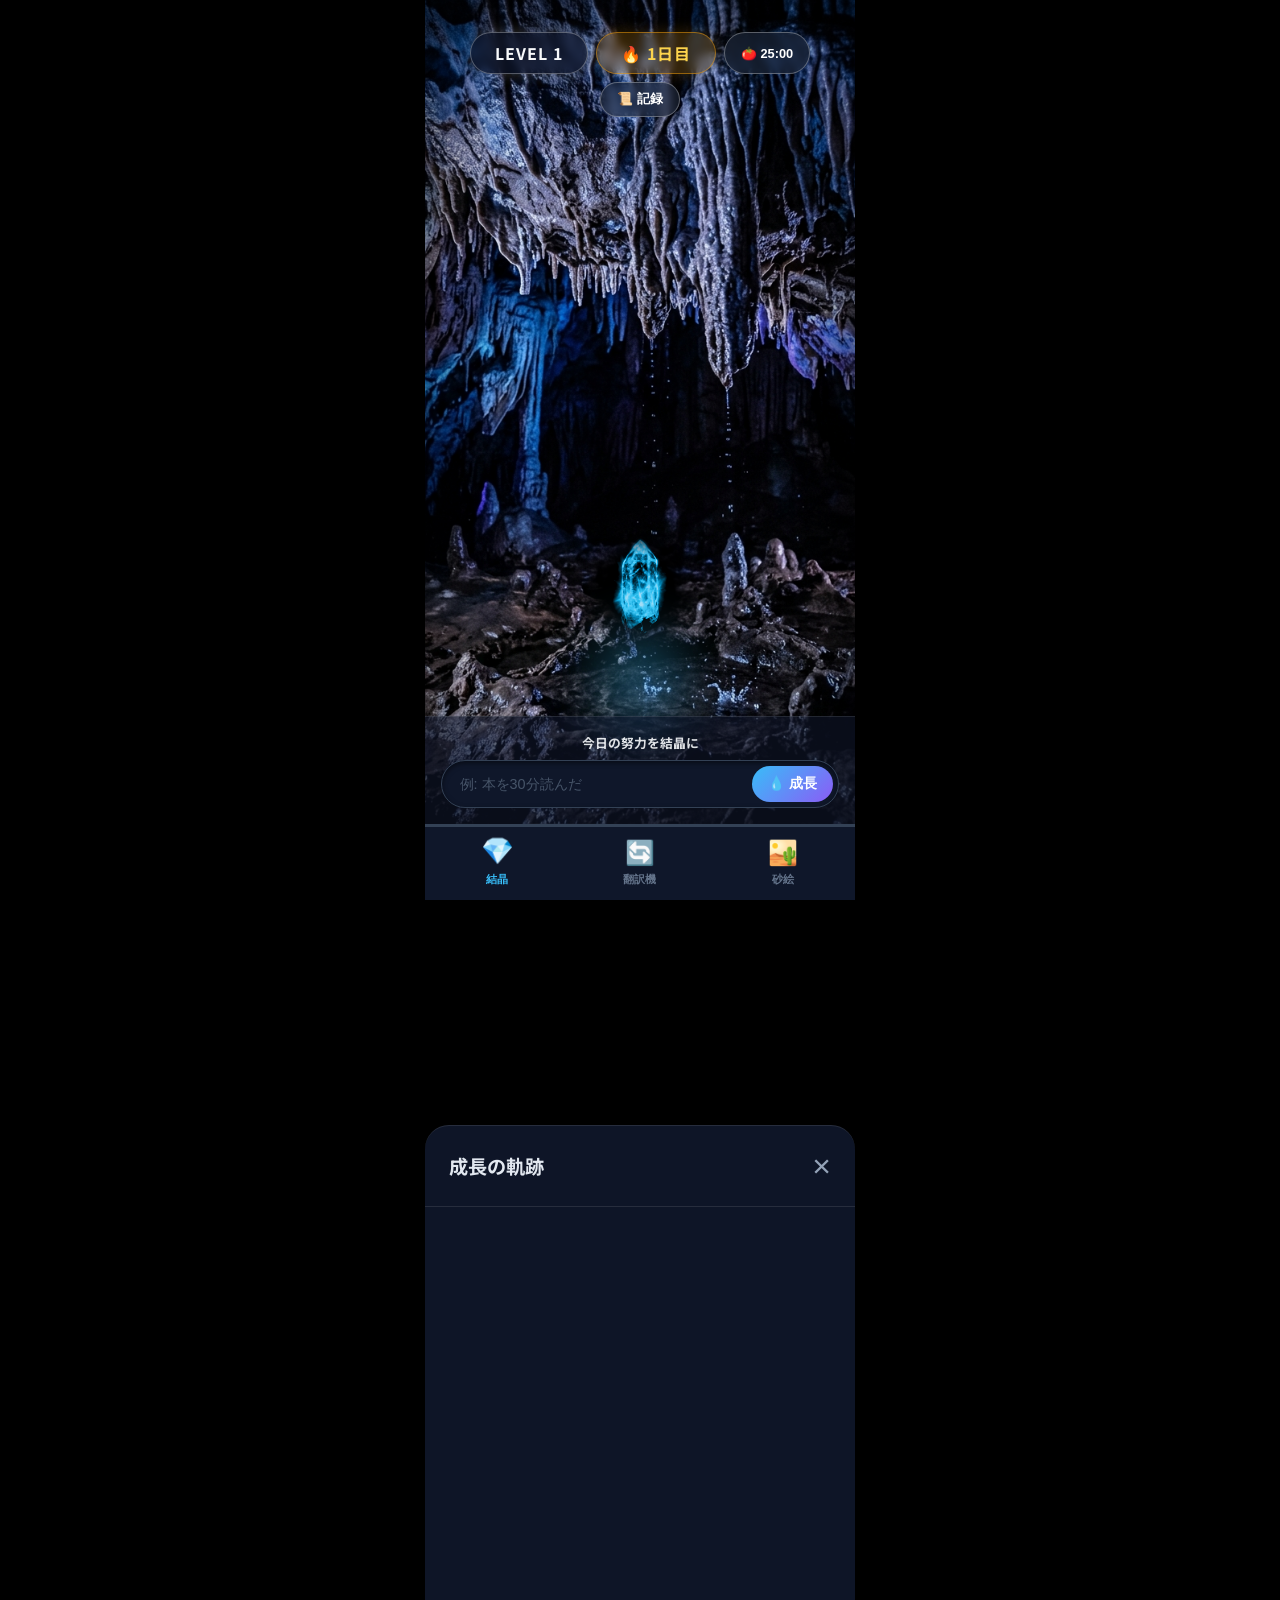
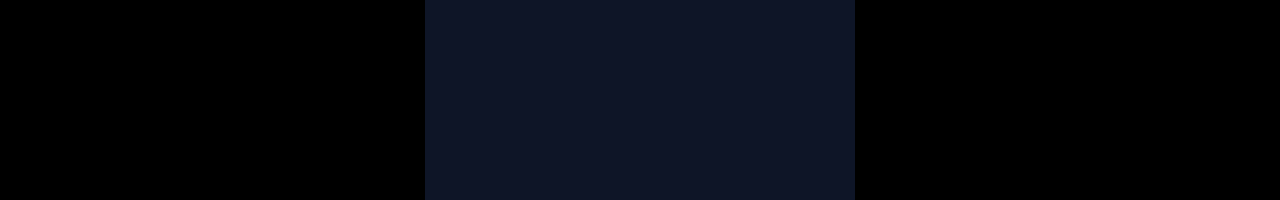
==== commit a7832dce: "Implement daily sand strata reset, thicker layers, and interactive sand mixing SVG filter" ====
--- a/index.html
+++ b/index.html
@@ -19,10 +19,14 @@
 
         <!-- 鍾乳洞ステージ (背景) -->
         <div class="cave-stage">
+            <svg width="0" height="0" style="position:absolute;z-index:-1;">
+                <filter id="sand-mix" x="-20%" y="-20%" width="140%" height="140%">
+                    <feTurbulence type="fractalNoise" baseFrequency="0.015" numOctaves="3" result="noise" id="sandTurbulence" />
+                    <feDisplacementMap in="SourceGraphic" in2="noise" scale="0" xChannelSelector="R" yChannelSelector="G" id="sandDisplacement" />
+                </filter>
+            </svg>
+
             <div class="drop-origin" id="dropOrigin"></div>
-
-            <!-- 地層 (砂) コンテナ: 常に背面に配置 -->
-            <div class="sand-strata" id="sandStrata"></div>
 
             <!-- ▼ 画面1: 結晶 (デフォルト) ▼ -->
             <div class="view-section active" id="viewCrystal">
@@ -63,9 +67,13 @@
 
             <!-- ▼ 画面3: 砂絵 (地層) ▼ -->
             <div class="view-section" id="viewStrata">
+                <!-- 地層 (砂) コンテナ: 砂絵タブでのみ表示 -->
+                <div class="sand-strata" id="sandStrata"></div>
+                
                 <div class="strata-info">
-                    <h2>人生の地層</h2>
-                    <p>これまでの努力と浄化された罪悪感の記録</p>
+                    <h2>今日の地層</h2>
+                    <p>努力と浄化が混ざり合う、今日だけの記録</p>
+                    <button class="action-btn mix-btn" id="btnMixSand">🪄 砂を混ぜる</button>
                 </div>
             </div>
             
--- a/style.css
+++ b/style.css
@@ -171,7 +171,7 @@
 /* 結晶 (AI生成画像) */
 .crystal-area {
     position: absolute;
-    bottom: 2rem; 
+    bottom: 60px; /* 下げつつ、アクションパネルの背後でぼやかして境界を隠す */
     display: flex;
     justify-content: center;
     align-items: center;
@@ -182,27 +182,28 @@
 /* 砂の地層 (Strata) */
 .sand-strata {
     position: absolute;
-    bottom: -2rem; /* カバーするために少し下へ */
+    bottom: -2rem;
     left: 0;
     width: 100%;
     max-height: 400px;
     display: flex;
     flex-direction: column;
     justify-content: flex-end;
-    z-index: 1; /* 結晶の後ろ */
+    z-index: 1;
     pointer-events: none;
+    filter: url(#sand-mix); /* SVGのまぜるフィルター適用 */
 }
 
 .sand-layer {
     width: 120%;
     margin-left: -10%;
-    height: 12px;
+    height: 35px; /* 一回の量を増やすため厚く */
     flex-shrink: 0;
-    box-shadow: inset 0 2px 5px rgba(255,255,255,0.3), inset 0 -2px 5px rgba(0,0,0,0.2);
+    box-shadow: inset 0 5px 15px rgba(255,255,255,0.3), inset 0 -5px 15px rgba(0,0,0,0.2);
     border-top: 1px solid rgba(255,255,255,0.4);
-    opacity: 0.9;
-    border-radius: 50% 50% 0 0 / 100% 100% 0 0; /* マイルドな丘状 */
-    margin-bottom: -6px; /* 少しずつ重なる */
+    opacity: 0.95;
+    border-radius: 50% 50% 0 0 / 100% 100% 0 0;
+    margin-bottom: -15px; /* 겹なりを調整 */
 }
 
 .crystal-wrapper {
@@ -215,12 +216,17 @@
     display: flex;
     justify-content: center;
     align-items: center;
+    /* 四角い画像の境界線がバレないようにマスクをさらに厳しめに */
+    -webkit-mask-image: radial-gradient(ellipse at center, black 40%, transparent 70%);
+    mask-image: radial-gradient(ellipse at center, black 40%, transparent 70%);
 }
 
 .crystal-img {
     width: 100%;
     height: auto;
     display: block;
+    /* 黒浮きしている背景を完全に潰して透過させる */
+    filter: contrast(1.5) brightness(0.8);
 }
 
 .color-overlay {
@@ -289,11 +295,12 @@
 
 /* --- アクションエリア --- */
 .action-title {
-    font-size: 0.9rem;
+    font-size: 0.8rem;
     color: var(--text-main);
-    margin-bottom: 1rem;
+    margin-bottom: 0.5rem;
     text-align: center;
     font-weight: bold;
+    opacity: 0.9;
 }
 
 .input-group {
@@ -301,7 +308,7 @@
     background: #0f172a;
     border: 1px solid #334155;
     border-radius: 999px;
-    padding: 0.5rem;
+    padding: 0.3rem;
     box-shadow: inset 0 2px 5px rgba(0,0,0,0.5);
 }
 
@@ -310,8 +317,8 @@
     background: transparent;
     border: none;
     color: white;
-    padding: 0.5rem 1rem;
-    font-size: 1rem;
+    padding: 0.4rem 0.8rem;
+    font-size: 0.9rem;
     outline: none;
 }
 
@@ -532,12 +539,12 @@
 
 /* --- アクションパネル --- */
 .action-panel {
-    background: rgba(30, 41, 59, 0.8);
+    background: rgba(15, 23, 42, 0.6); /* 少し透け感をアップ */
     backdrop-filter: blur(10px);
-    padding: 1.5rem;
+    padding: 1rem;
     border-top: 1px solid rgba(255,255,255,0.1);
     z-index: 20;
-    padding-bottom: 2rem; /* ナビバーの上の余白 */
+    padding-bottom: 1rem; /* ナビバーの直上なので余白を削減 */
 }
 
 .action-btn {
@@ -545,9 +552,9 @@
     color: white;
     border: none;
     padding: 0 1rem;
-    height: 40px;
+    height: 36px;
     border-radius: 999px;
-    font-size: 0.9rem;
+    font-size: 0.85rem;
     font-weight: bold;
     cursor: pointer;
     flex-shrink: 0;
@@ -568,7 +575,7 @@
     display: flex;
     justify-content: center;
     align-items: center;
-    padding-bottom: 100px; /* パネル分上げる */
+    padding-bottom: 80px; /* 少し下げる */
 }
 
 .translator-machine {
@@ -598,8 +605,19 @@
     text-align: center;
     color: white;
     text-shadow: 0 2px 10px rgba(0,0,0,0.8);
-    opacity: 0.8;
+    opacity: 0.9;
+    display: flex;
+    flex-direction: column;
+    align-items: center;
 }
 .strata-info h2 { font-size: 1.5rem; margin-bottom: 0.5rem; color: #fdf2f8; }
-.strata-info p { font-size: 0.85rem; color: #cbd5e1; }
-
+.strata-info p { font-size: 0.85rem; color: #cbd5e1; margin-bottom: 1.5rem;}
+
+.mix-btn {
+    background: linear-gradient(135deg, #14b8a6, #0f766e);
+    padding: 0 1.5rem;
+    height: 40px;
+    font-size: 1rem;
+    pointer-events: auto; /* strataはポインターイベント無効なのでここは有効に */
+}
+
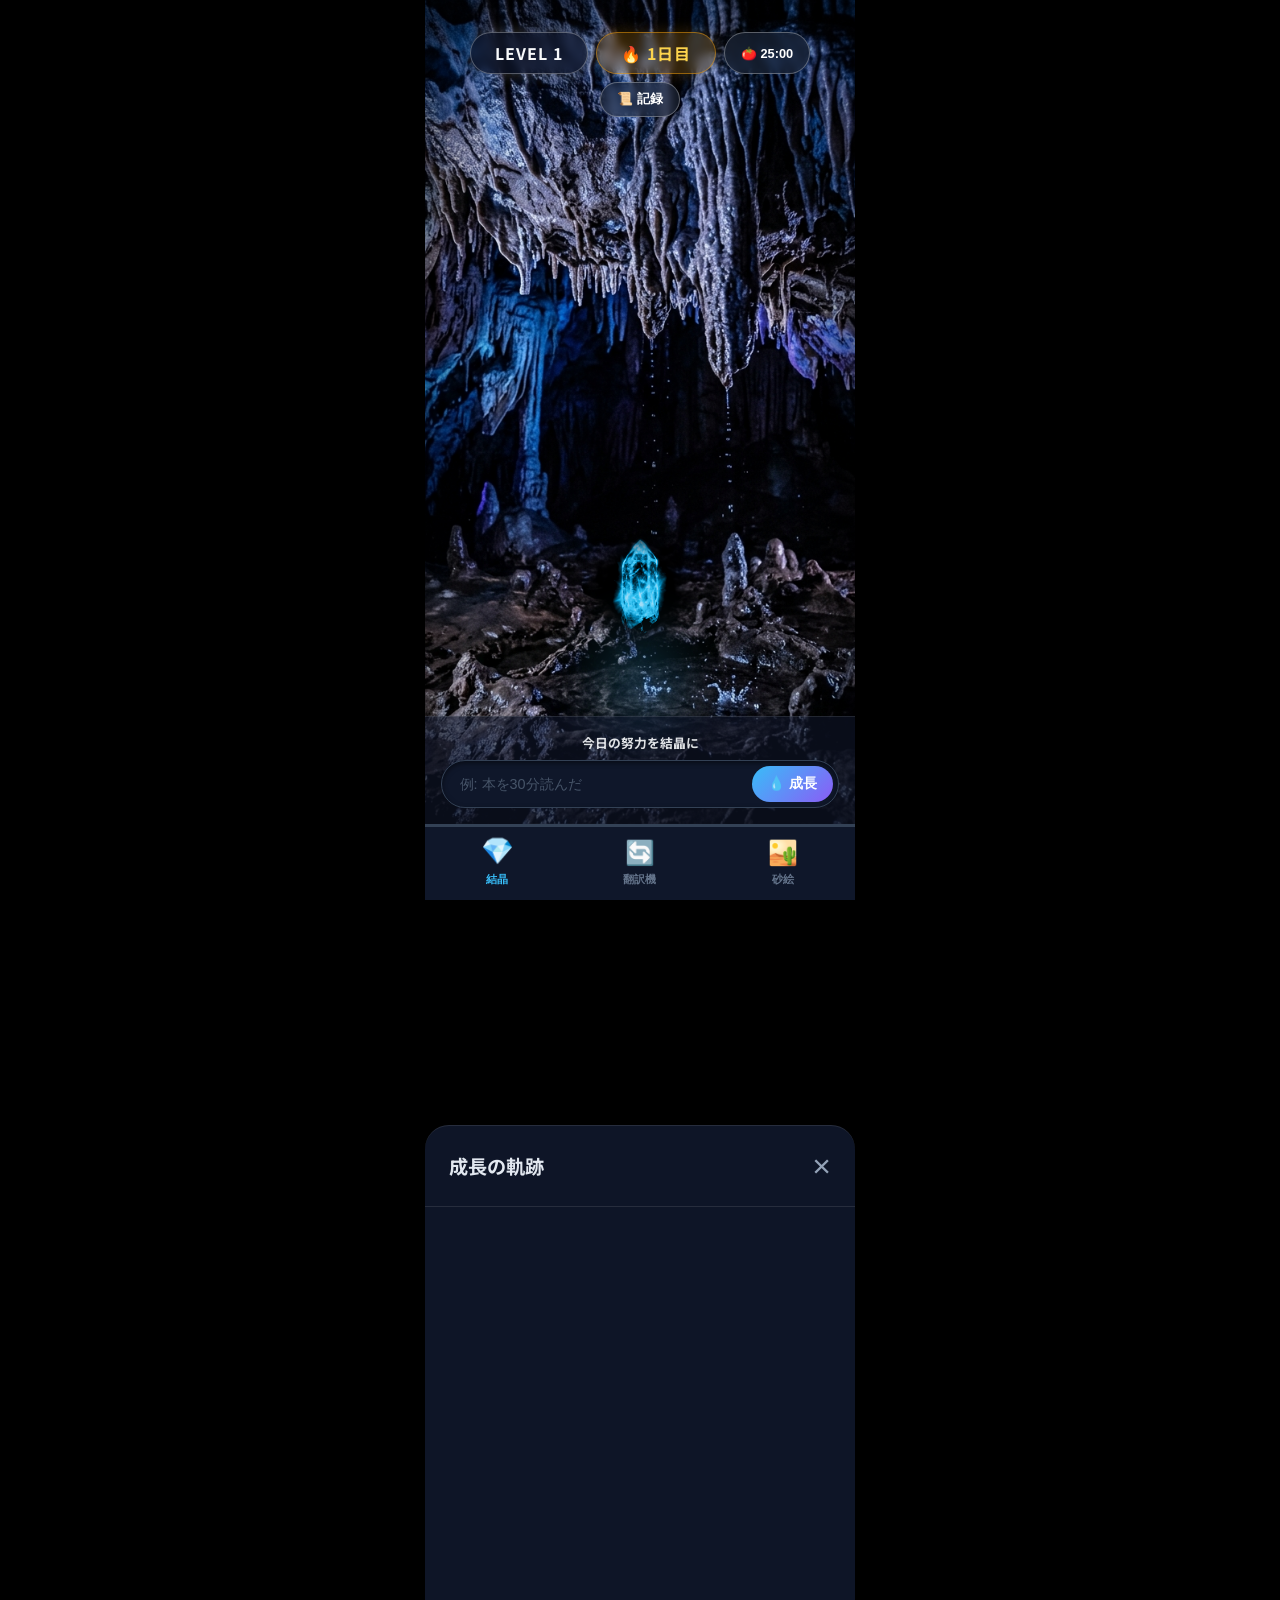
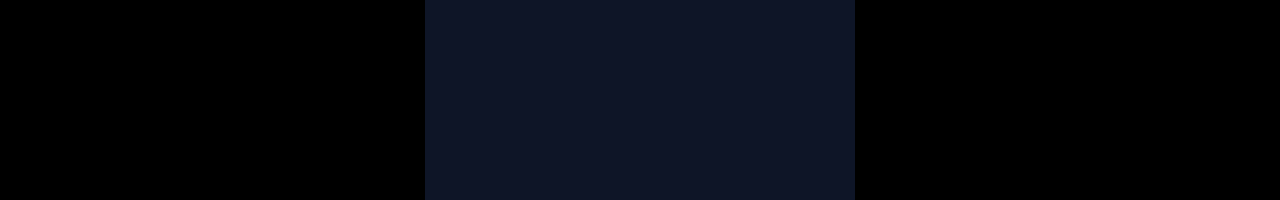
==== commit 1715996e: "Replace CSS mix with AI generated sand art reveal" ====
--- a/index.html
+++ b/index.html
@@ -19,13 +19,6 @@
 
         <!-- 鍾乳洞ステージ (背景) -->
         <div class="cave-stage">
-            <svg width="0" height="0" style="position:absolute;z-index:-1;">
-                <filter id="sand-mix" x="-20%" y="-20%" width="140%" height="140%">
-                    <feTurbulence type="fractalNoise" baseFrequency="0.015" numOctaves="3" result="noise" id="sandTurbulence" />
-                    <feDisplacementMap in="SourceGraphic" in2="noise" scale="0" xChannelSelector="R" yChannelSelector="G" id="sandDisplacement" />
-                </filter>
-            </svg>
-
             <div class="drop-origin" id="dropOrigin"></div>
 
             <!-- ▼ 画面1: 結晶 (デフォルト) ▼ -->
@@ -70,10 +63,13 @@
                 <!-- 地層 (砂) コンテナ: 砂絵タブでのみ表示 -->
                 <div class="sand-strata" id="sandStrata"></div>
                 
+                <!-- 生成された砂絵の表示領域 -->
+                <img id="generatedSandArt" class="generated-sand-art" src="" alt="Today's Sand Art">
+                
                 <div class="strata-info">
                     <h2>今日の地層</h2>
                     <p>努力と浄化が混ざり合う、今日だけの記録</p>
-                    <button class="action-btn mix-btn" id="btnMixSand">🪄 砂を混ぜる</button>
+                    <button class="action-btn mix-btn" id="btnMixSand">✨ 今日の砂絵を生成</button>
                 </div>
             </div>
             
--- a/style.css
+++ b/style.css
@@ -191,19 +191,66 @@
     justify-content: flex-end;
     z-index: 1;
     pointer-events: none;
-    filter: url(#sand-mix); /* SVGのまぜるフィルター適用 */
+    /* CSSによるフィルターは廃止し、純粋な地層アートとして見せる */
+    drop-shadow: 0 -10px 20px rgba(0,0,0,0.5);
+    transition: opacity 1.5s ease;
+}
+
+.generated-sand-art {
+    position: absolute;
+    top: 50%;
+    left: 50%;
+    transform: translate(-50%, -50%);
+    width: 85%;
+    max-width: 400px;
+    height: auto;
+    z-index: 5;
+    border-radius: 8px;
+    box-shadow: 0 10px 30px rgba(0,0,0,0.8), 0 0 20px rgba(255,255,255,0.2);
+    opacity: 0;
+    pointer-events: none;
+    transition: opacity 2s ease;
+}
+.generated-sand-art.visible {
+    opacity: 1;
+}
+
+/* ザラザラした砂の質感（ノイズ）を追加 */
+.sand-strata::after {
+    content: '';
+    position: absolute;
+    top: 0; left: 0; right: 0; bottom: 0;
+    background-image: url("data:image/svg+xml,%3Csvg viewBox='0 0 200 200' xmlns='http://www.w3.org/2000/svg'%3E%3Cfilter id='noiseFilter'%3E%3CfeTurbulence type='fractalNoise' baseFrequency='0.8' numOctaves='3' stitchTiles='stitch'/%3E%3C/filter%3E%3Crect width='100%25' height='100%25' filter='url(%23noiseFilter)'/%3E%3C/svg%3E");
+    opacity: 0.35;
+    pointer-events: none;
+    mix-blend-mode: overlay; /* 砂の粒感を色に馴染ませる */
+    z-index: 2;
+}
+
+/* 砂絵特有のキラキラ（グリッター）を追加 */
+.sand-strata::before {
+    content: '';
+    position: absolute;
+    top: 0; left: 0; right: 0; bottom: 0;
+    background-image: radial-gradient(white 1px, transparent 1px),
+                      radial-gradient(rgba(255,255,255,0.8) 1px, transparent 1px);
+    background-size: 40px 40px, 30px 30px;
+    background-position: 0 0, 15px 15px;
+    opacity: 0.2;
+    z-index: 3;
+    pointer-events: none;
+    mix-blend-mode: screen;
 }
 
 .sand-layer {
     width: 120%;
     margin-left: -10%;
-    height: 35px; /* 一回の量を増やすため厚く */
     flex-shrink: 0;
-    box-shadow: inset 0 5px 15px rgba(255,255,255,0.3), inset 0 -5px 15px rgba(0,0,0,0.2);
-    border-top: 1px solid rgba(255,255,255,0.4);
+    /* CSSではなくJSでグラデーションと高さを指定するため、ここでの設定を削減 */
+    box-shadow: inset 0 8px 10px rgba(255,255,255,0.2), inset 0 -8px 15px rgba(0,0,0,0.5);
+    border-top: 1px solid rgba(255,255,255,0.5);
     opacity: 0.95;
-    border-radius: 50% 50% 0 0 / 100% 100% 0 0;
-    margin-bottom: -15px; /* 겹なりを調整 */
+    position: relative;
 }
 
 .crystal-wrapper {
@@ -609,6 +656,7 @@
     display: flex;
     flex-direction: column;
     align-items: center;
+    z-index: 10; /* 砂が積み重なっても絶対に上に表示する */
 }
 .strata-info h2 { font-size: 1.5rem; margin-bottom: 0.5rem; color: #fdf2f8; }
 .strata-info p { font-size: 0.85rem; color: #cbd5e1; margin-bottom: 1.5rem;}
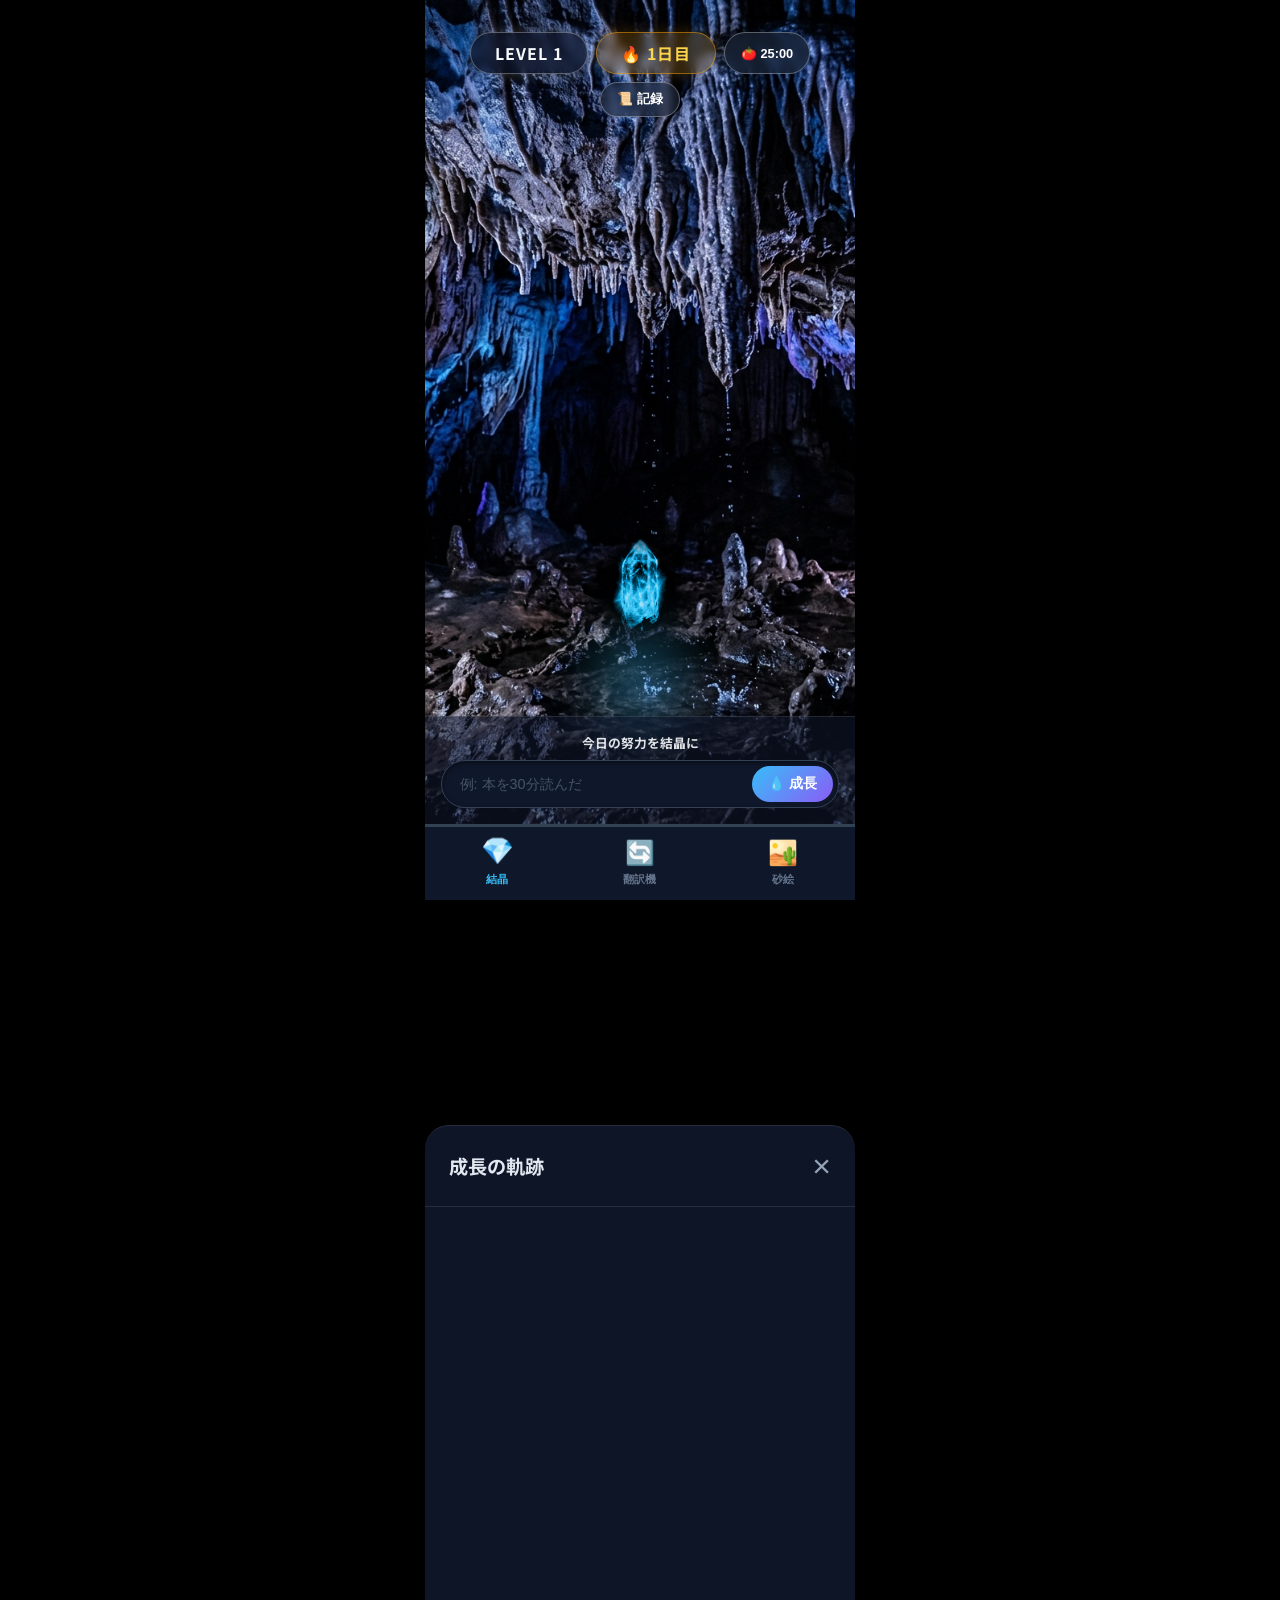
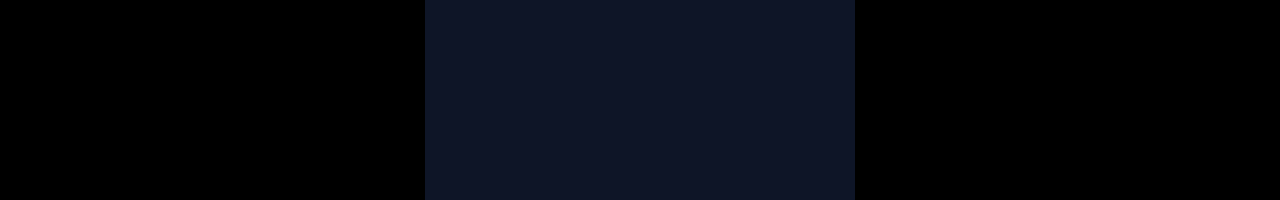
==== commit f3fe626e: "Add dedicated backgrounds for each tab with smooth crossfade transitions" ====
--- a/index.html
+++ b/index.html
@@ -19,6 +19,11 @@
 
         <!-- 鍾乳洞ステージ (背景) -->
         <div class="cave-stage">
+            <!-- 背景レイヤー (クロスフェード用) -->
+            <div id="bg-viewCrystal" class="bg-layer bg-crystal active"></div>
+            <div id="bg-viewTranslator" class="bg-layer bg-translator"></div>
+            <div id="bg-viewStrata" class="bg-layer bg-strata"></div>
+            
             <div class="drop-origin" id="dropOrigin"></div>
 
             <!-- ▼ 画面1: 結晶 (デフォルト) ▼ -->
--- a/style.css
+++ b/style.css
@@ -43,10 +43,6 @@
 .cave-stage {
     flex: 1;
     position: relative;
-    /* AI生成した高画質な鍾乳洞画像を使用 */
-    background-image: url('cave_bg.png');
-    background-size: cover;
-    background-position: center bottom;
     overflow: hidden;
     display: flex;
     flex-direction: column;
@@ -54,6 +50,31 @@
     border-bottom: 2px solid #334155;
     /* 少し暗くして文字や結晶を目立たせる */
     box-shadow: inset 0 0 100px rgba(0,0,0,0.8);
+}
+
+/* 背景画像レイヤー（クロスフェード用） */
+.bg-layer {
+    position: absolute;
+    top: 0; left: 0;
+    width: 100%; height: 100%;
+    background-size: cover;
+    background-position: center center;
+    opacity: 0;
+    transition: opacity 1s ease;
+    z-index: 0; /* z-index:0にして文字の後ろへ */
+}
+.bg-layer.active {
+    opacity: 1;
+}
+.bg-crystal {
+    background-image: url('cave_bg.png');
+    background-position: center bottom;
+}
+.bg-translator {
+    background-image: url('translator_bg.png');
+}
+.bg-strata {
+    background-image: url('sandart_bg.png');
 }
 
 .top-info {
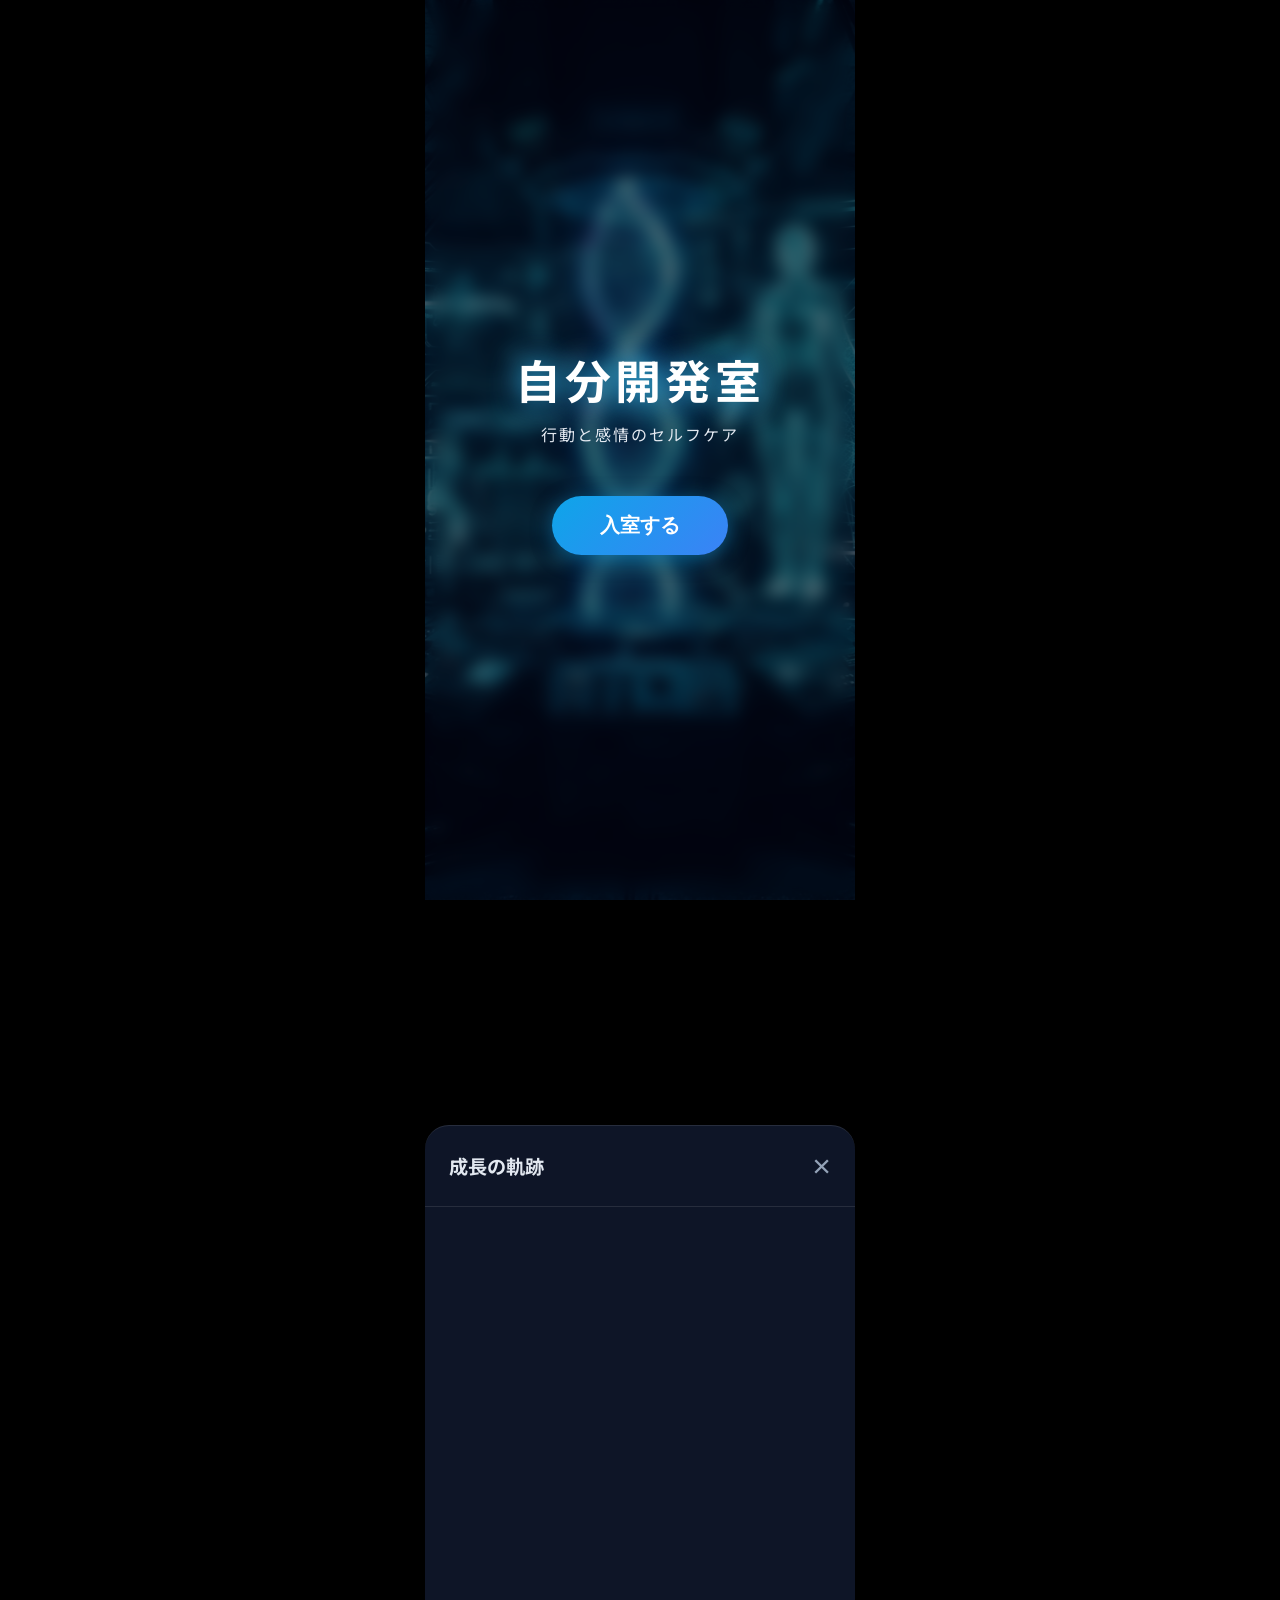
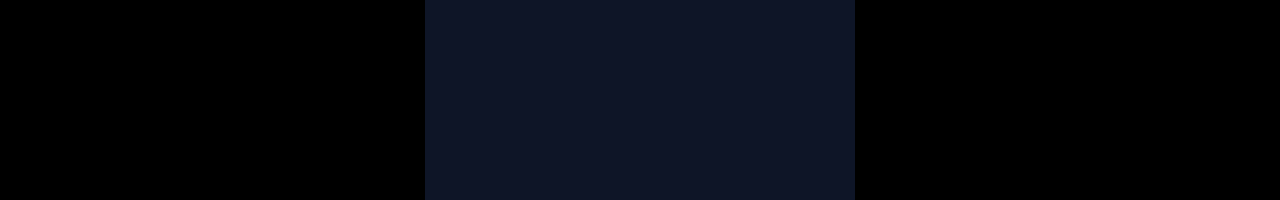
==== commit 75ffb9cf: "Add Start Screen (Jibun Kaihatsushitsu) with cyber background" ====
--- a/index.html
+++ b/index.html
@@ -3,12 +3,21 @@
 <head>
     <meta charset="UTF-8">
     <meta name="viewport" content="width=device-width, initial-scale=1.0, maximum-scale=1.0, user-scalable=no">
-    <title>CrystalLog - 行動の結晶化</title>
+    <title>自分開発室 - 行動と感情の結晶化</title>
     <link rel="stylesheet" href="style.css">
     <link href="https://fonts.googleapis.com/css2?family=Noto+Sans+JP:wght@400;700&display=swap" rel="stylesheet">
 </head>
 <body>
     <div class="mobile-app">
+        <!-- スタート画面 (自分開発室) -->
+        <div id="startScreen" class="start-screen">
+            <div class="start-content">
+                <h1 class="app-title">自分開発室</h1>
+                <p class="app-subtitle">行動と感情のセルフケア</p>
+                <button id="btnStart" class="btn-start">入室する</button>
+            </div>
+        </div>
+
         <!-- 上部：ステータス情報 -->
         <div class="top-info">
             <div class="level-badge">LEVEL <span id="levelValue">1</span></div>
--- a/style.css
+++ b/style.css
@@ -39,6 +39,81 @@
     box-shadow: 0 0 50px rgba(0,0,0,0.5);
 }
 
+/* --- スタート画面 --- */
+.start-screen {
+    position: absolute;
+    top: 0;
+    left: 0;
+    width: 100%;
+    height: 100%;
+    z-index: 1000;
+    display: flex;
+    justify-content: center;
+    align-items: center;
+    background: url('cyber_bg.png') no-repeat center center;
+    background-size: cover;
+    transition: opacity 0.8s ease, visibility 0.8s;
+}
+
+.start-screen::before {
+    content: '';
+    position: absolute;
+    top: 0;
+    left: 0;
+    width: 100%;
+    height: 100%;
+    background: rgba(2, 6, 23, 0.6);
+    backdrop-filter: blur(8px);
+}
+
+.start-content {
+    position: relative;
+    z-index: 1001;
+    text-align: center;
+    color: white;
+    display: flex;
+    flex-direction: column;
+    align-items: center;
+}
+
+.app-title {
+    font-size: 46px;
+    font-weight: 700;
+    letter-spacing: 4px;
+    text-shadow: 0 0 30px rgba(56, 189, 248, 1.0);
+    margin-bottom: 10px;
+}
+
+.app-subtitle {
+    font-size: 16px;
+    color: #e2e8f0;
+    letter-spacing: 2px;
+    margin-bottom: 50px;
+}
+
+.btn-start {
+    padding: 16px 48px;
+    font-size: 20px;
+    font-weight: bold;
+    color: #fff;
+    background: linear-gradient(135deg, #0ea5e9, #3b82f6);
+    border: none;
+    border-radius: 40px;
+    cursor: pointer;
+    box-shadow: 0 4px 20px rgba(14, 165, 233, 0.5);
+    transition: transform 0.2s, box-shadow 0.2s;
+}
+
+.btn-start:hover {
+    transform: scale(1.05);
+    box-shadow: 0 6px 25px rgba(14, 165, 233, 0.7);
+}
+
+.start-screen.hidden {
+    opacity: 0;
+    visibility: hidden;
+}
+
 /* --- 鍾乳洞ステージ (背景画像) --- */
 .cave-stage {
     flex: 1;
@@ -71,7 +146,7 @@
     background-position: center bottom;
 }
 .bg-translator {
-    background-image: url('translator_bg.png');
+    background-image: url('translator_bg_v3.png');
 }
 .bg-strata {
     background-image: url('sandart_bg.png');
@@ -642,23 +717,24 @@
     height: 100%;
     display: flex;
     justify-content: center;
-    align-items: center;
-    padding-bottom: 80px; /* 少し下げる */
+    align-items: flex-start; /* 上の方に配置して背景の機械を隠さない */
+    padding-top: 18%; /* 上から少し下げる */
 }
 
 .translator-machine {
-    background: rgba(15, 23, 42, 0.85);
-    backdrop-filter: blur(12px);
-    padding: 2rem;
-    border-radius: 20px;
-    border: 2px solid #eab308;
-    color: #fef08a;
+    background: rgba(0, 0, 0, 0.3); /* かなり透明にして背景を見せる */
+    backdrop-filter: blur(2px);
+    padding: 1.5rem;
+    border-radius: 12px;
+    border: 1px solid rgba(255, 255, 255, 0.15); /* 枠線も極細に */
+    color: #fff;
+    text-shadow: 0 0 10px rgba(14, 165, 233, 0.8), 0 0 20px rgba(14, 165, 233, 0.5), 0 2px 4px rgba(0,0,0,0.8);
     display: flex;
     flex-direction: column;
     align-items: center;
     gap: 1rem;
-    box-shadow: 0 10px 40px rgba(234, 179, 8, 0.2);
-    width: 80%;
+    box-shadow: 0 10px 30px rgba(0, 0, 0, 0.5);
+    width: 85%;
     text-align: center;
     transition: all 0.3s;
 }
